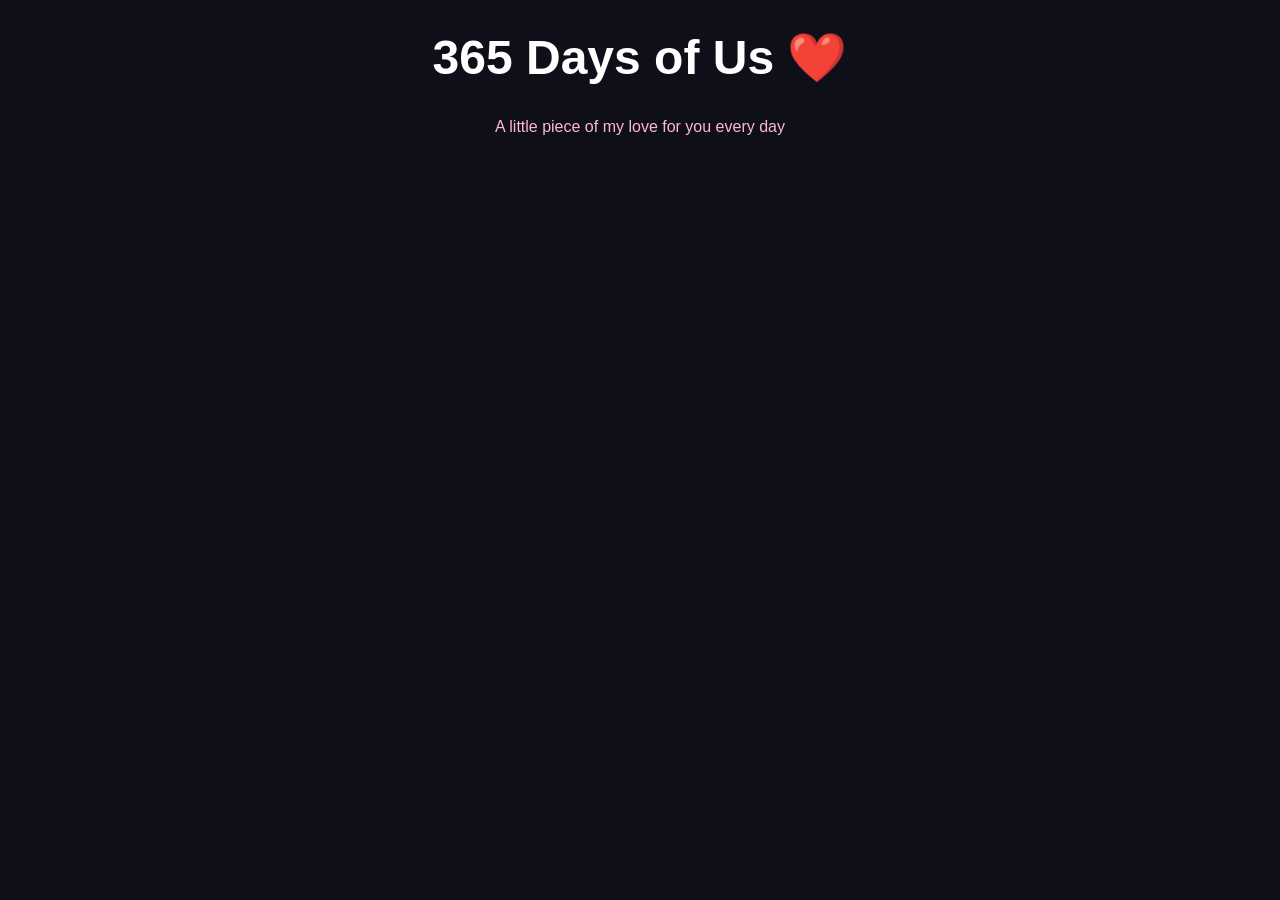
==== index.html @ 0ac7e88f "Add files via upload" ====
<!DOCTYPE html>
<html lang="en">
<head>
  <meta charset="UTF-8">
  <meta name="viewport" content="width=device-width, initial-scale=1.0">
  <title>365 Days of Us ❤️</title>
  <link rel="stylesheet" href="style.css">
</head>
<body>

  <div class="stars"></div>

  <h1>365 Days of Us ❤️</h1>
  <p class="subtitle">A little piece of my love for you every day</p>

  <div id="calendar" class="calendar"></div>

  <!-- Popup -->
  <div id="popup" class="popup hidden">
    <div class="popup-content">
      <span id="closeBtn">&times;</span>
      <h2 id="popupTitle"></h2>
      <p id="popupMessage"></p>
    </div>
  </div>

  <script src="script.js"></script>
</body>
</html>
---- style.css ----
body {
  margin: 0;
  font-family: Arial, sans-serif;
  background: #0f0f1a;
  color: white;
  text-align: center;
  overflow-x: hidden;
}

h1 {
  margin-top: 30px;
  font-size: 3rem;
}

.subtitle {
  margin-bottom: 40px;
  color: #ffb6d9;
}

.calendar {
  display: grid;
  grid-template-columns: repeat(auto-fit, minmax(120px, 1fr));
  gap: 15px;
  padding: 20px;
}

.day-card {
  background: rgba(255,255,255,0.1);
  border-radius: 20px;
  padding: 20px;
  cursor: pointer;
  transition: 0.3s;
  backdrop-filter: blur(10px);
}

.day-card:hover {
  transform: scale(1.05);
}

.locked {
  opacity: 0.5;
  cursor: not-allowed;
}

.popup {
  position: fixed;
  top: 0;
  left: 0;
  width: 100%;
  height: 100%;
  background: rgba(0,0,0,0.7);
  display: flex;
  justify-content: center;
  align-items: center;
}

.hidden {
  display: none;
}

.popup-content {
  background: #1e1e2f;
  padding: 30px;
  border-radius: 20px;
  width: 80%;
  max-width: 500px;
  position: relative;
}

#closeBtn {
  position: absolute;
  right: 20px;
  top: 10px;
  font-size: 30px;
  cursor: pointer;
}
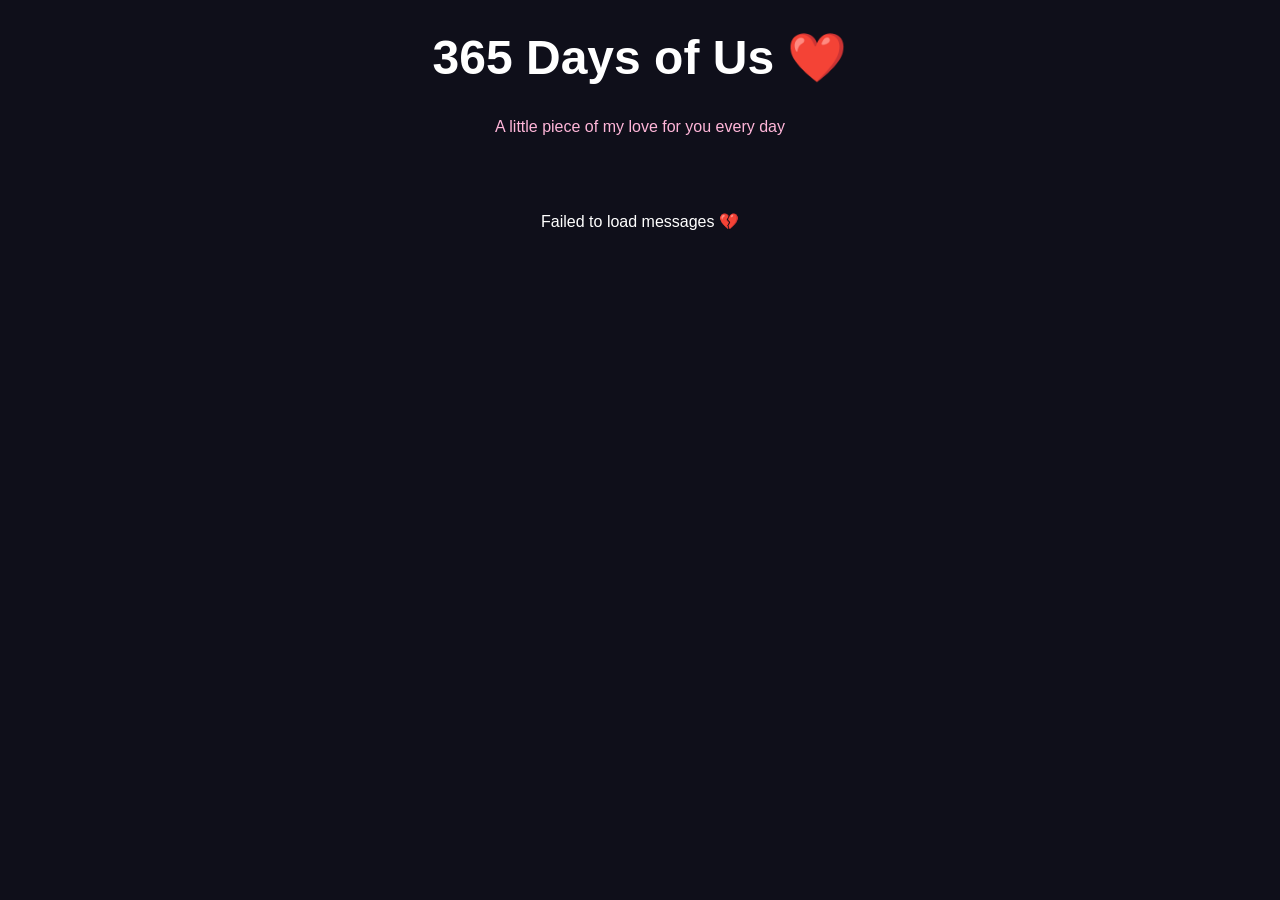
==== commit b08081b6: "Update index.html" ====
--- a/index.html
+++ b/index.html
@@ -6,24 +6,29 @@
   <title>365 Days of Us ❤️</title>
   <link rel="stylesheet" href="style.css">
 </head>
+
 <body>
-
-  <div class="stars"></div>
 
   <h1>365 Days of Us ❤️</h1>
   <p class="subtitle">A little piece of my love for you every day</p>
 
+  <!-- IMPORTANT -->
   <div id="calendar" class="calendar"></div>
 
-  <!-- Popup -->
+  <!-- POPUP -->
   <div id="popup" class="popup hidden">
     <div class="popup-content">
+
       <span id="closeBtn">&times;</span>
+
       <h2 id="popupTitle"></h2>
+
       <p id="popupMessage"></p>
+
     </div>
   </div>
 
   <script src="script.js"></script>
+
 </body>
-</html>+</html>
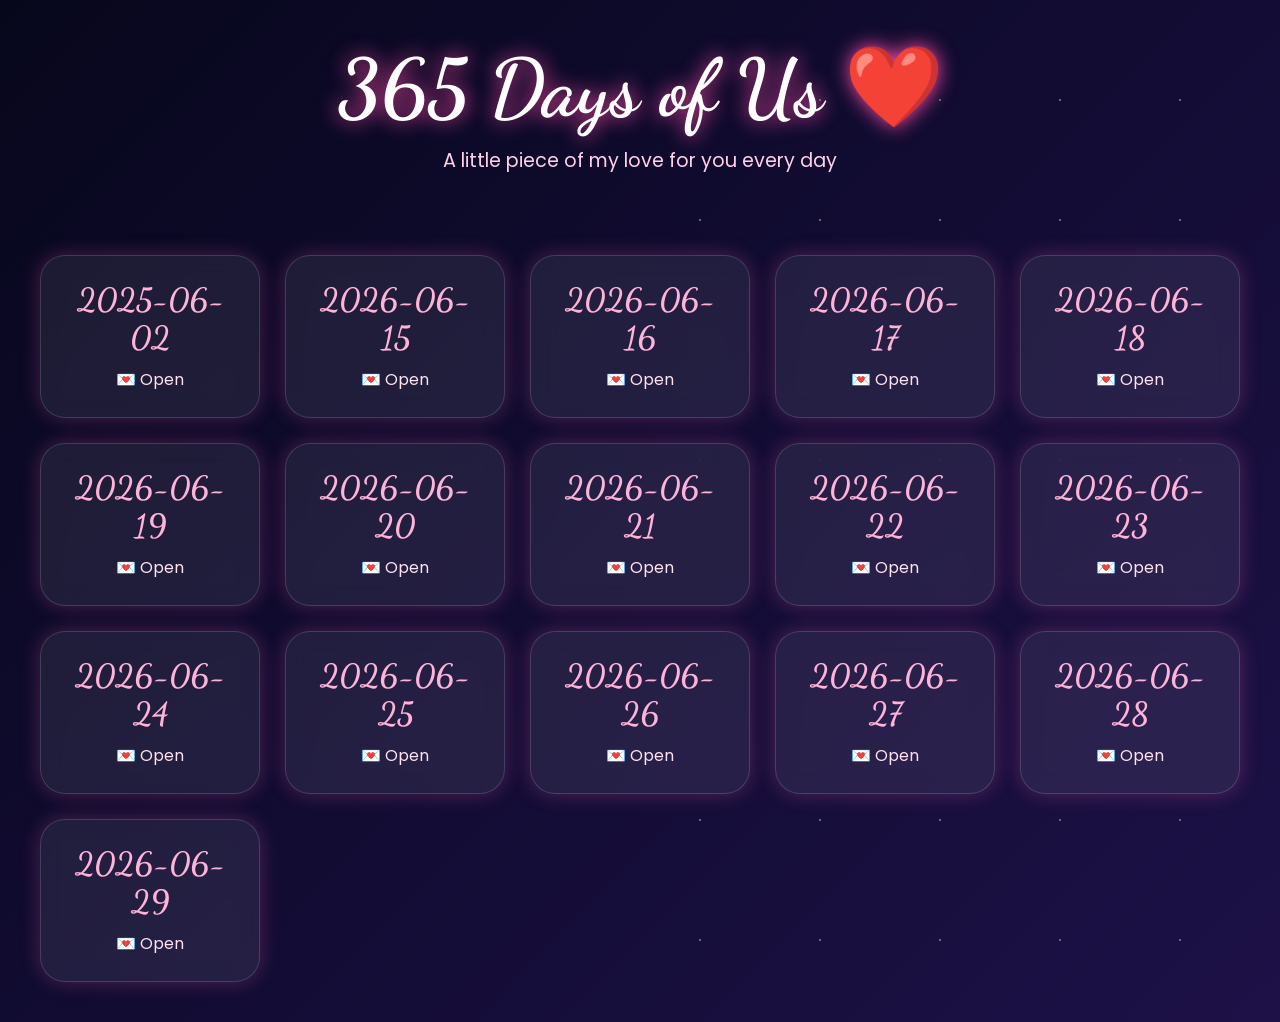
==== commit 44c83999: "Update index.html" ====
--- a/index.html
+++ b/index.html
@@ -8,6 +8,7 @@
 </head>
 
 <body>
+  <div class="hearts"></div>
 
   <h1>365 Days of Us ❤️</h1>
   <p class="subtitle">A little piece of my love for you every day</p>
@@ -26,8 +27,9 @@
       <p id="popupMessage"></p>
 
     </div>
-  </div>
-
+    <div class="footer">
+  Made with all my love, for you ❤️
+</div>
   <script src="script.js"></script>
 
 </body>
--- a/style.css
+++ b/style.css
@@ -1,76 +1,244 @@
-body {
-  margin: 0;
-  font-family: Arial, sans-serif;
-  background: #0f0f1a;
-  color: white;
-  text-align: center;
-  overflow-x: hidden;
-}
-
-h1 {
-  margin-top: 30px;
-  font-size: 3rem;
-}
-
-.subtitle {
-  margin-bottom: 40px;
-  color: #ffb6d9;
-}
-
-.calendar {
-  display: grid;
-  grid-template-columns: repeat(auto-fit, minmax(120px, 1fr));
-  gap: 15px;
-  padding: 20px;
-}
-
-.day-card {
-  background: rgba(255,255,255,0.1);
-  border-radius: 20px;
-  padding: 20px;
-  cursor: pointer;
-  transition: 0.3s;
-  backdrop-filter: blur(10px);
-}
-
-.day-card:hover {
-  transform: scale(1.05);
-}
-
-.locked {
-  opacity: 0.5;
-  cursor: not-allowed;
-}
-
-.popup {
-  position: fixed;
-  top: 0;
-  left: 0;
-  width: 100%;
-  height: 100%;
-  background: rgba(0,0,0,0.7);
-  display: flex;
-  justify-content: center;
-  align-items: center;
-}
-
-.hidden {
-  display: none;
-}
-
-.popup-content {
-  background: #1e1e2f;
-  padding: 30px;
-  border-radius: 20px;
-  width: 80%;
-  max-width: 500px;
-  position: relative;
-}
-
-#closeBtn {
-  position: absolute;
-  right: 20px;
-  top: 10px;
-  font-size: 30px;
-  cursor: pointer;
-}+@import url('https://fonts.googleapis.com/css2?family=Poppins:wght@300;400;600;700&family=Dancing+Script:wght@700&display=swap');
+
+*{
+  margin:0;
+  padding:0;
+  box-sizing:border-box;
+}
+
+body{
+  font-family:'Poppins',sans-serif;
+  background: linear-gradient(135deg,#07071c,#120c33,#1d1147);
+  min-height:100vh;
+  overflow-x:hidden;
+  color:white;
+  text-align:center;
+  position:relative;
+}
+
+/* Animated Stars */
+
+body::before{
+  content:'';
+  position:fixed;
+  width:200%;
+  height:200%;
+  background:
+    radial-gradient(white 1px, transparent 1px),
+    radial-gradient(pink 1px, transparent 1px),
+    radial-gradient(#ffffffaa 1px, transparent 1px);
+  background-size:120px 120px;
+  animation:starsMove 120s linear infinite;
+  opacity:0.35;
+  z-index:-3;
+}
+
+@keyframes starsMove{
+  from{
+    transform:translateY(0);
+  }
+  to{
+    transform:translateY(-500px);
+  }
+}
+
+/* Floating Hearts */
+
+.hearts{
+  position:fixed;
+  width:100%;
+  height:100%;
+  top:0;
+  left:0;
+  overflow:hidden;
+  pointer-events:none;
+  z-index:-1;
+}
+
+.heart{
+  position:absolute;
+  color:#ff4d88;
+  font-size:20px;
+  animation:floatHeart linear infinite;
+  opacity:0.7;
+}
+
+@keyframes floatHeart{
+  0%{
+    transform:translateY(100vh) scale(0.5);
+    opacity:0;
+  }
+
+  20%{
+    opacity:0.8;
+  }
+
+  100%{
+    transform:translateY(-120vh) scale(1.4);
+    opacity:0;
+  }
+}
+
+/* Heading */
+
+h1{
+  margin-top:40px;
+  font-size:5rem;
+  font-family:'Dancing Script',cursive;
+  color:#fff;
+  text-shadow:0 0 20px #ff4da6;
+}
+
+.subtitle{
+  margin-top:10px;
+  margin-bottom:40px;
+  color:#ffd1e8;
+  font-size:1.2rem;
+}
+
+/* Calendar */
+
+.calendar{
+  display:grid;
+  grid-template-columns:repeat(auto-fit,minmax(190px,1fr));
+  gap:25px;
+  padding:40px;
+}
+
+/* Cards */
+
+.day-card{
+  background:rgba(255,255,255,0.08);
+  border:1px solid rgba(255,255,255,0.15);
+  border-radius:25px;
+  padding:25px;
+  backdrop-filter:blur(12px);
+  box-shadow:
+    0 0 20px rgba(255,105,180,0.25);
+  transition:0.4s;
+  cursor:pointer;
+}
+
+.day-card:hover{
+  transform:translateY(-10px) scale(1.03);
+  box-shadow:
+    0 0 35px rgba(255,105,180,0.5);
+}
+
+.day-card h3{
+  font-size:2rem;
+  color:#ffb3d9;
+  margin-bottom:10px;
+  font-family:'Dancing Script',cursive;
+}
+
+.day-card p{
+  margin-top:10px;
+  color:#ffe3f1;
+}
+
+.locked{
+  opacity:0.5;
+}
+
+/* Popup */
+
+.popup{
+  position:fixed;
+  top:0;
+  left:0;
+  width:100%;
+  height:100%;
+  background:rgba(0,0,0,0.75);
+
+  display:flex;
+  justify-content:center;
+  align-items:center;
+
+  padding:20px;
+  z-index:100;
+}
+
+.hidden{
+  display:none;
+}
+
+.popup-content{
+  background:rgba(15,15,40,0.9);
+  border:1px solid rgba(255,255,255,0.15);
+
+  backdrop-filter:blur(20px);
+
+  width:100%;
+  max-width:550px;
+
+  padding:40px;
+  border-radius:30px;
+
+  box-shadow:
+    0 0 40px rgba(255,105,180,0.45);
+
+  position:relative;
+
+  animation:popupShow 0.4s ease;
+}
+
+@keyframes popupShow{
+  from{
+    transform:scale(0.7);
+    opacity:0;
+  }
+  to{
+    transform:scale(1);
+    opacity:1;
+  }
+}
+
+#popupTitle{
+  font-size:3rem;
+  color:#ff9ec9;
+  margin-bottom:20px;
+  font-family:'Dancing Script',cursive;
+}
+
+#popupMessage{
+  line-height:1.8;
+  color:#fff0f7;
+  font-size:1.1rem;
+}
+
+#closeBtn{
+  position:absolute;
+  top:15px;
+  right:20px;
+  font-size:2rem;
+  cursor:pointer;
+  color:#ffb3d9;
+}
+
+/* Footer */
+
+.footer{
+  margin:40px 0;
+  color:#ffd6ea;
+  font-size:1rem;
+}
+
+/* Responsive */
+
+@media(max-width:768px){
+
+  h1{
+    font-size:3.5rem;
+  }
+
+  .calendar{
+    grid-template-columns:repeat(auto-fit,minmax(150px,1fr));
+    padding:20px;
+  }
+
+  .day-card{
+    padding:20px;
+  }
+
+}
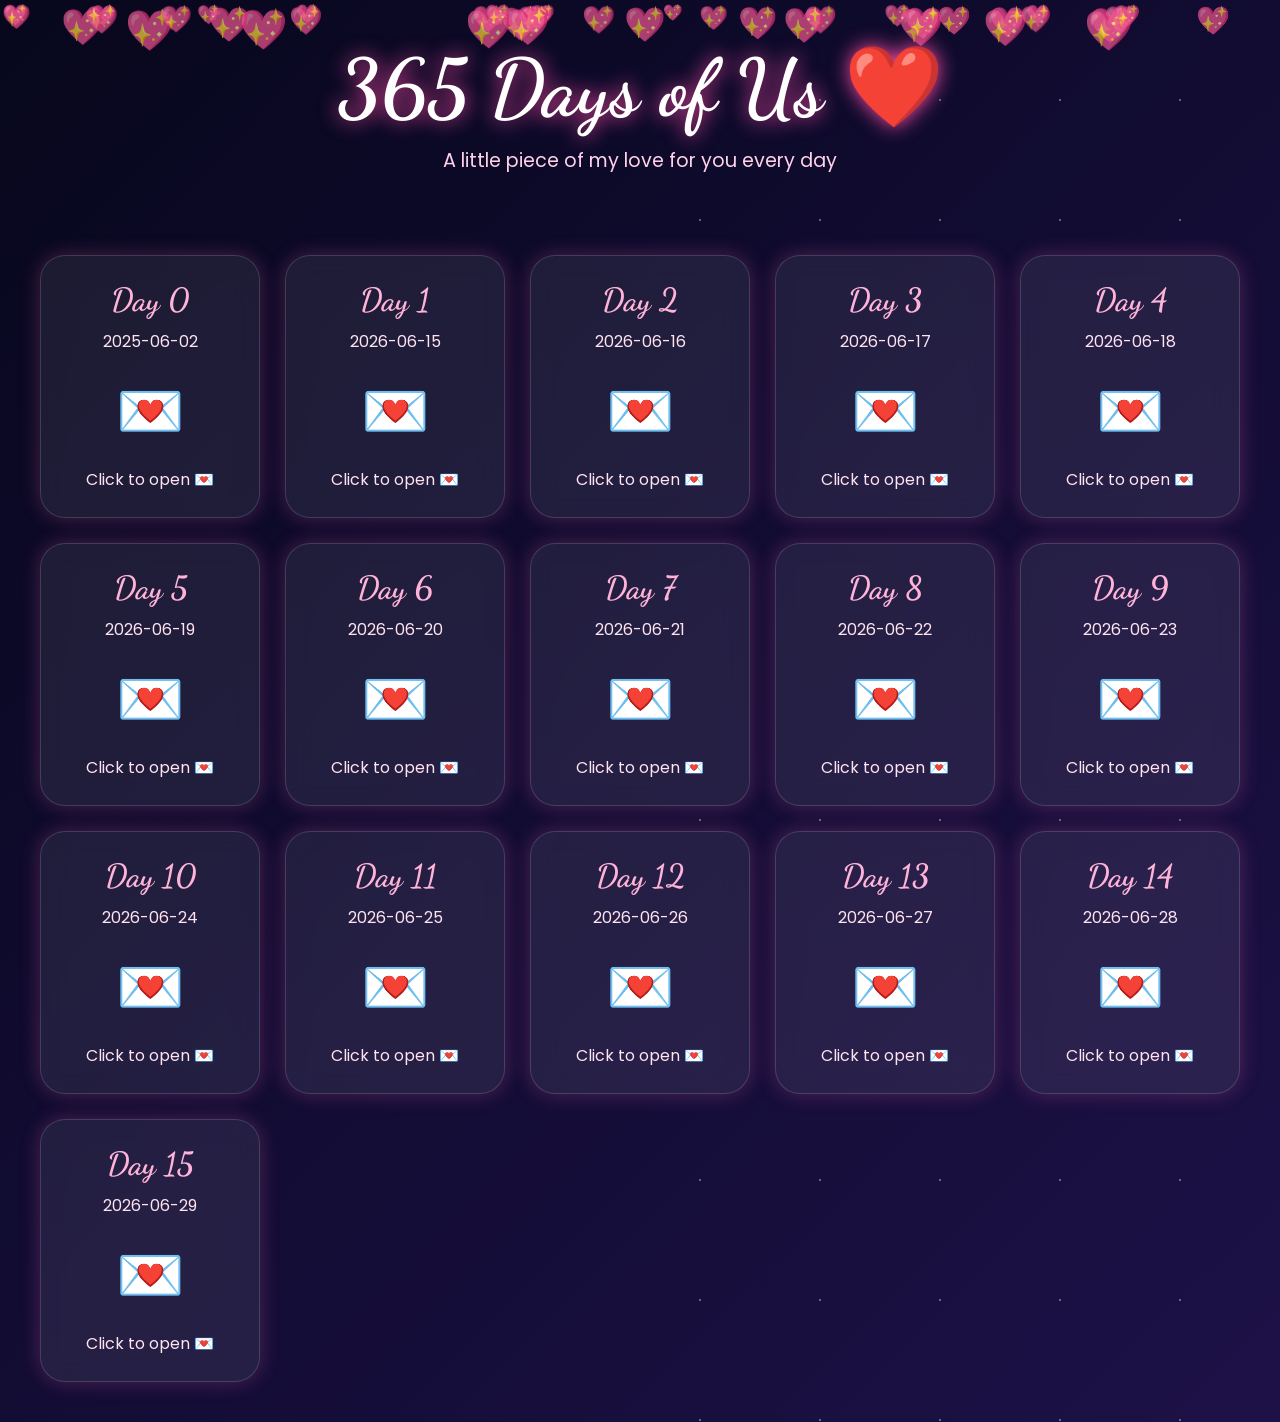
==== commit 2fe99ca0: "Update index.html" ====
--- a/index.html
+++ b/index.html
@@ -30,6 +30,14 @@
     <div class="footer">
   Made with all my love, for you ❤️
 </div>
+
+    <div class="music-player" id="musicBtn">
+  🎵
+</div>
+
+<audio id="bgMusic" loop>
+  <source src="music.mp3" type="audio/mpeg">
+</audio>
   <script src="script.js"></script>
 
 </body>
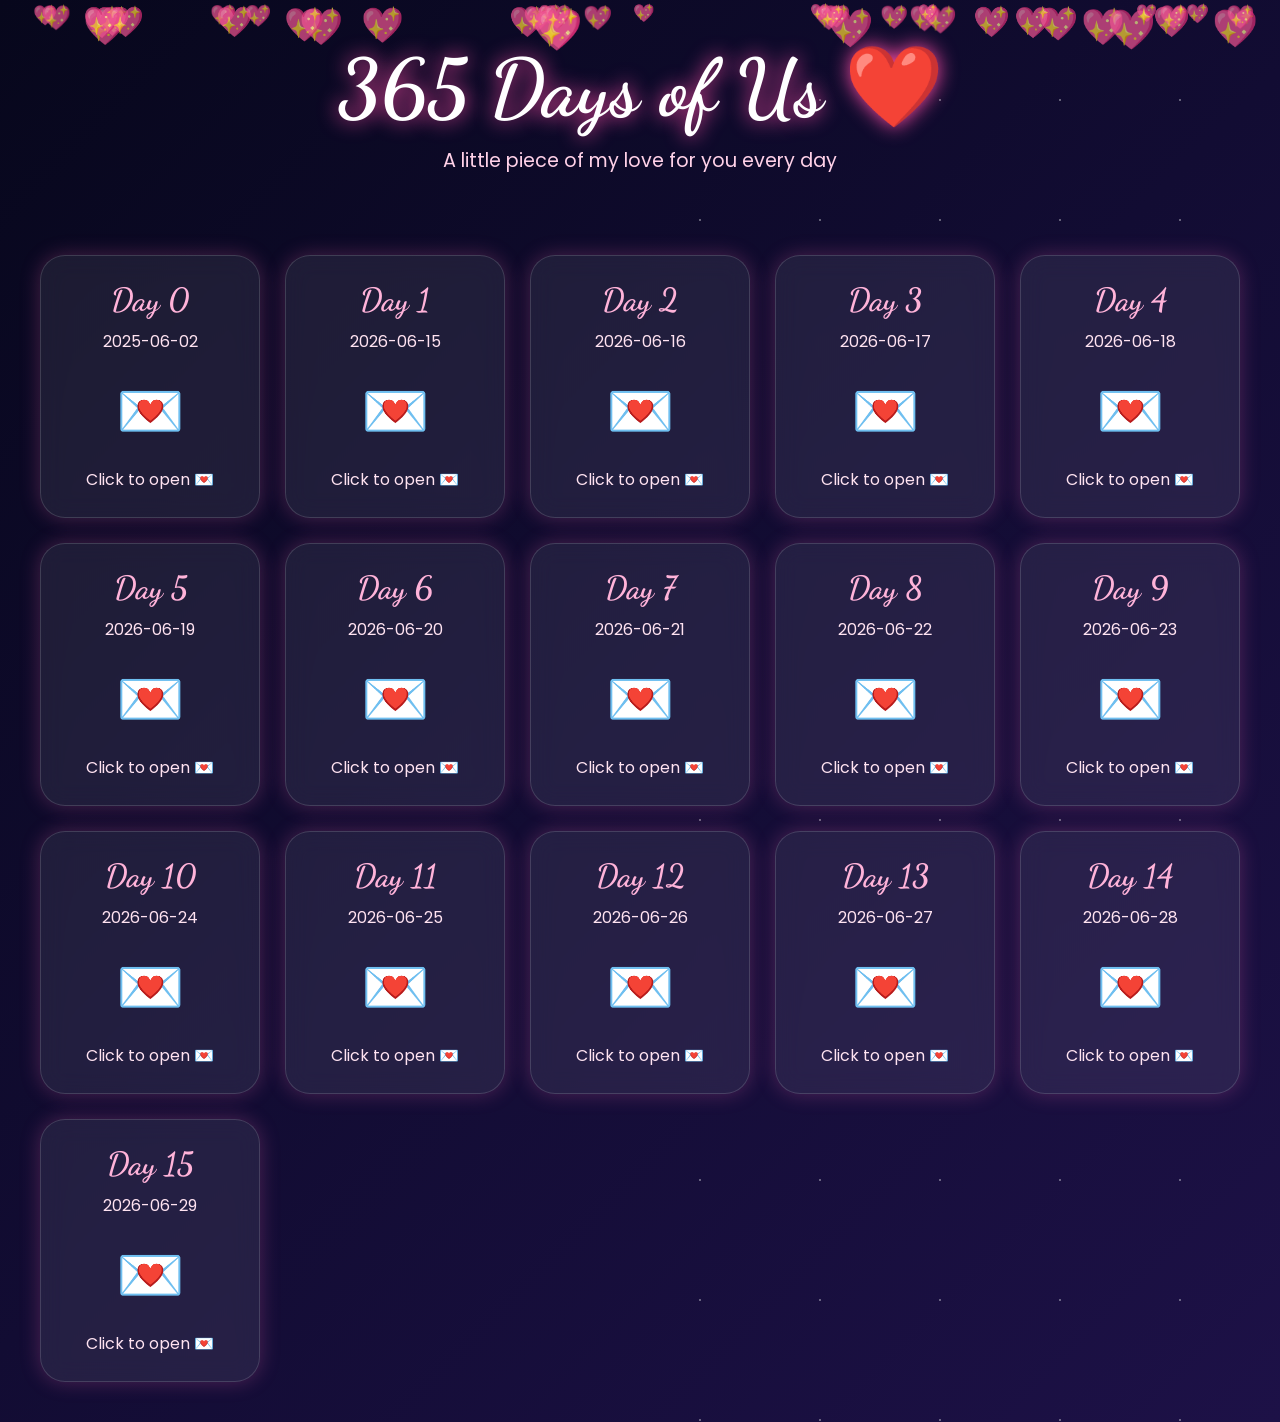
==== commit 85b72c4c: "Update index.html" ====
--- a/index.html
+++ b/index.html
@@ -36,7 +36,7 @@
 </div>
 
 <audio id="bgMusic" loop>
-  <source src="music.mp3" type="audio/mpeg">
+  <source src="./music.mp3" type="audio/mpeg">
 </audio>
   <script src="script.js"></script>
 
--- a/style.css
+++ b/style.css
@@ -242,3 +242,97 @@
   }
 
 }
+
+/* Music Button */
+
+.music-player{
+  position:fixed;
+  bottom:25px;
+  right:25px;
+
+  width:65px;
+  height:65px;
+
+  border-radius:50%;
+
+  background:rgba(255,255,255,0.12);
+
+  backdrop-filter:blur(12px);
+
+  display:flex;
+  justify-content:center;
+  align-items:center;
+
+  font-size:28px;
+
+  cursor:pointer;
+
+  box-shadow:
+    0 0 25px rgba(255,105,180,0.5);
+
+  z-index:999;
+
+  transition:0.3s;
+}
+
+.music-player:hover{
+  transform:scale(1.1);
+}
+
+/* Cursor Hearts */
+
+.cursor-heart{
+  position:fixed;
+  pointer-events:none;
+  font-size:18px;
+  animation:cursorFloat 1s linear forwards;
+  z-index:9999;
+}
+
+@keyframes cursorFloat{
+  to{
+    transform:
+      translateY(-40px)
+      scale(1.5);
+
+    opacity:0;
+  }
+}
+
+/* Shooting Stars */
+
+.shooting-star{
+  position:fixed;
+  width:2px;
+  height:120px;
+
+  background:linear-gradient(white,transparent);
+
+  transform:rotate(45deg);
+
+  opacity:0.8;
+
+  animation:shoot 2s linear forwards;
+
+  z-index:-1;
+}
+
+@keyframes shoot{
+  from{
+    transform:
+      translateX(0)
+      translateY(0)
+      rotate(45deg);
+
+    opacity:1;
+  }
+
+  to{
+    transform:
+      translateX(400px)
+      translateY(400px)
+      rotate(45deg);
+
+    opacity:0;
+  }
+}
